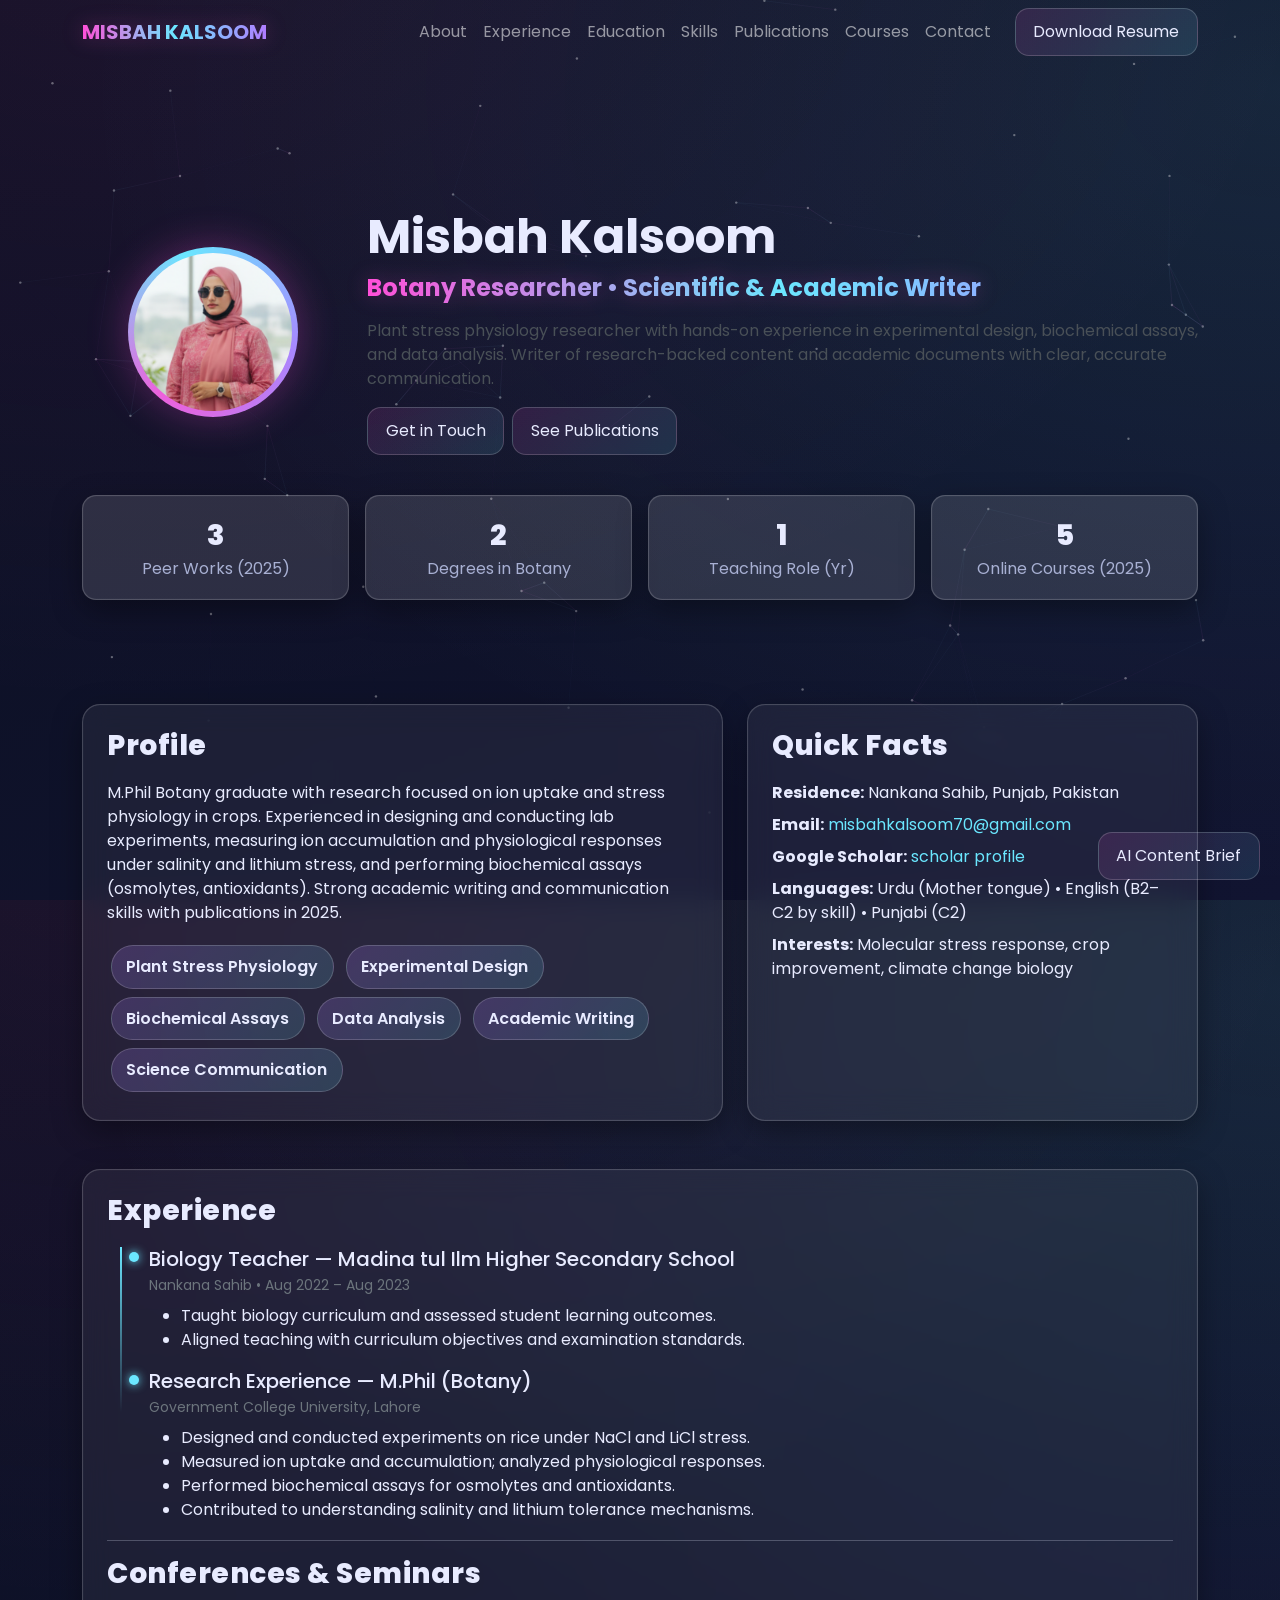
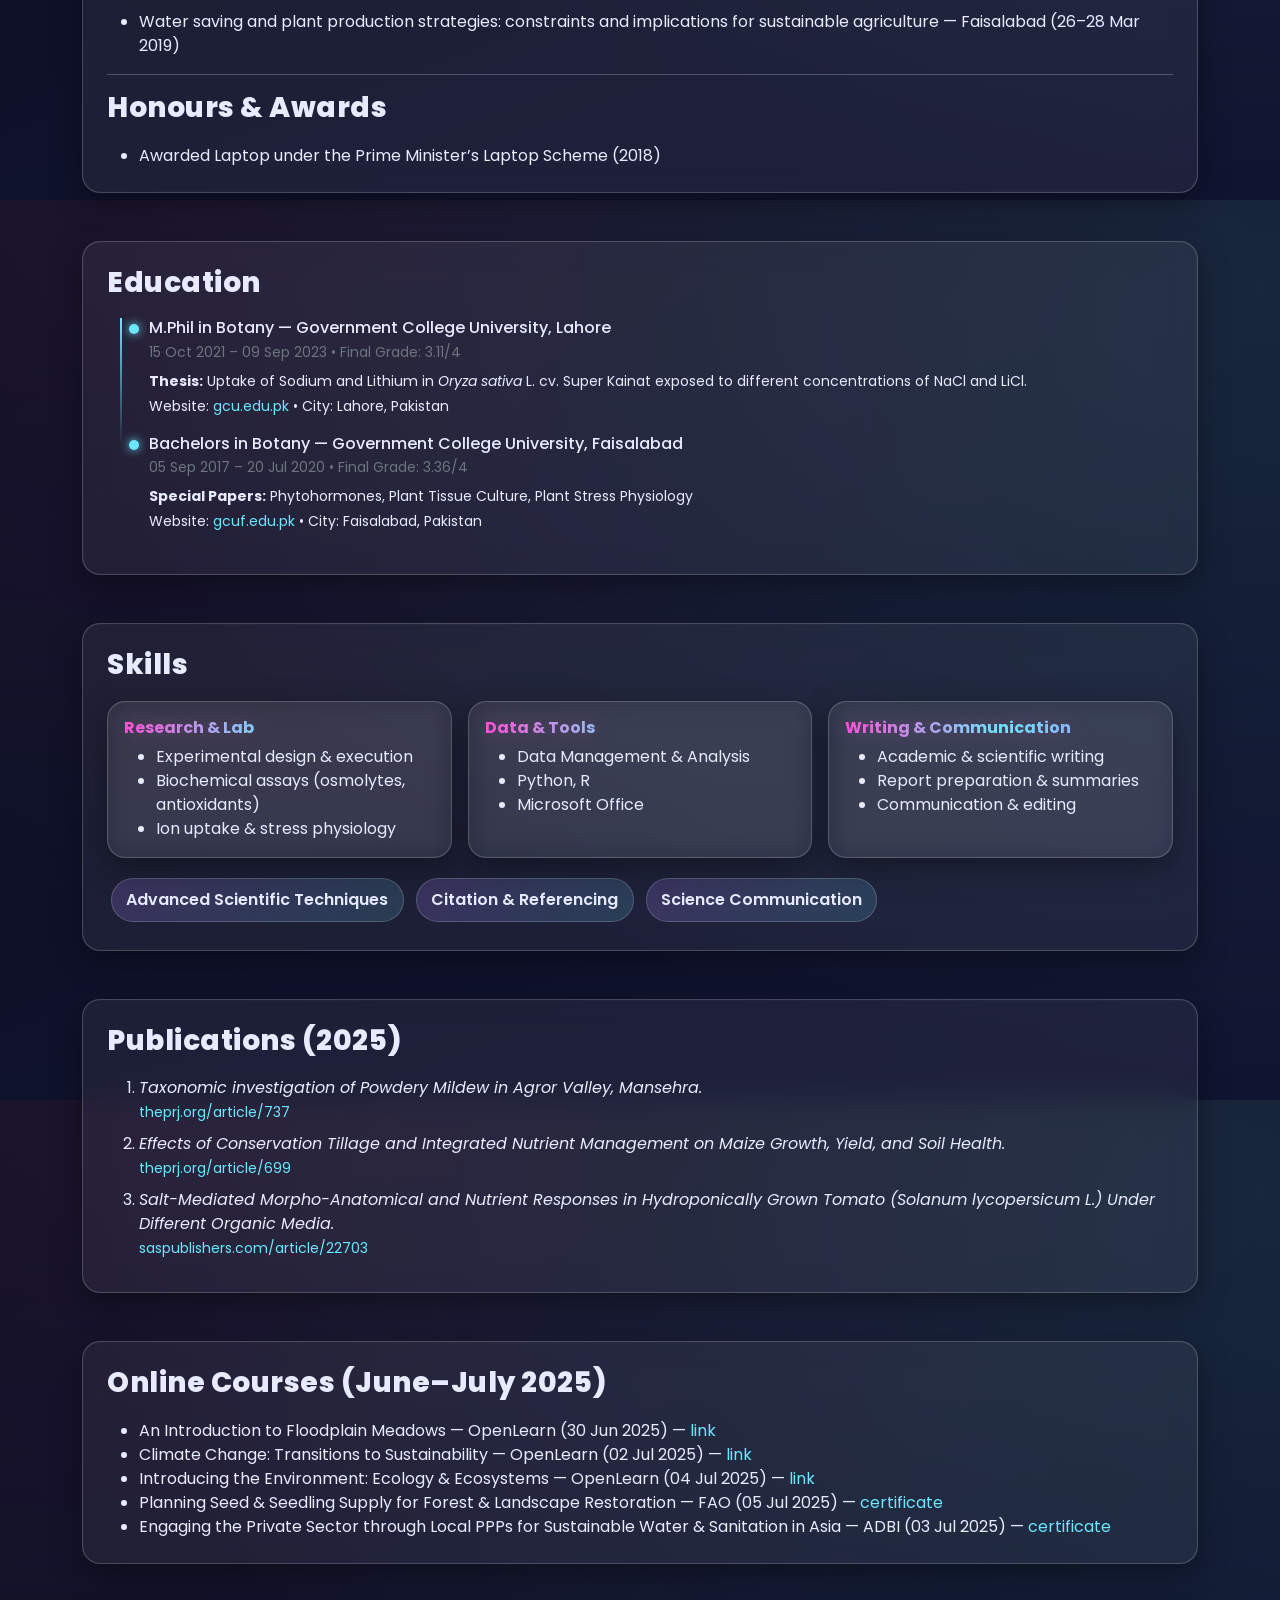
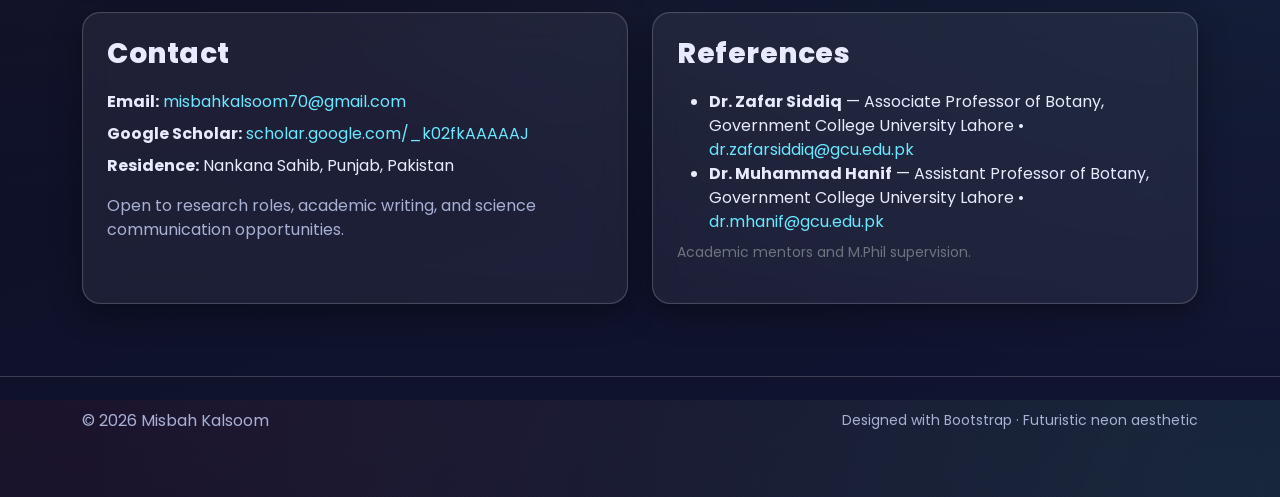
==== misbah.k_portfolio/misbah_k.html @ bb102607 "Add misbah portfolio files" ====
<!DOCTYPE html>
<html lang="en">
<head>
  <meta charset="utf-8">
  <meta name="viewport" content="width=device-width, initial-scale=1">
  <title>Misbah Kalsoom — Botany Researcher | Scientific Writer</title>
  <link href="https://cdn.jsdelivr.net/npm/bootstrap@5.3.3/dist/css/bootstrap.min.css" rel="stylesheet">
  <link href="https://fonts.googleapis.com/css2?family=Poppins:wght@300;400;600;700;800&display=swap" rel="stylesheet">
  <link href="sstyle.css" rel="stylesheet">
  <meta name="theme-color" content="#0b0f1f">
  <meta name="description" content="Portfolio of Misbah Kalsoom — Botany Researcher and Scientific Writer. Plant stress physiology, publications, research experience, academic writing, and data analysis.">
</head>
<body>
<canvas id="ai-bg"></canvas>

<nav class="navbar navbar-expand-lg navbar-dark" style="background:transparent;">
  <div class="container">
    <a class="navbar-brand fw-bold neon-text" href="#">MISBAH KALSOOM</a>
    <button class="navbar-toggler" type="button" data-bs-toggle="collapse" data-bs-target="#nav"><span class="navbar-toggler-icon"></span></button>
    <div class="collapse navbar-collapse" id="nav">
      <ul class="navbar-nav ms-auto">
        <li class="nav-item"><a class="nav-link" href="#about">About</a></li>
        <li class="nav-item"><a class="nav-link" href="#experience">Experience</a></li>
        <li class="nav-item"><a class="nav-link" href="#education">Education</a></li>
        <li class="nav-item"><a class="nav-link" href="#skills">Skills</a></li>
        <li class="nav-item"><a class="nav-link" href="#publications">Publications</a></li>
        <li class="nav-item"><a class="nav-link" href="#courses">Courses</a></li>
        <li class="nav-item"><a class="nav-link" href="#contact">Contact</a></li>
      </ul>
      <a class="btn btn-neon ms-lg-3" href="Misbah kalsoom cv.pdf" download>Download Resume</a>
    </div>
  </div>
</nav>

<header class="hero">
  <div class="container">
    <div class="row align-items-center g-4">
      <div class="col-md-3 text-center">
        <div class="profile mx-auto">
          <img src="MISBAH K.png" alt="Profile photo of Misbah Kalsoom">
        </div>
      </div>
      <div class="col-md-9">
        <h1 class="display-5 fw-bold mb-2">Misbah Kalsoom</h1>
        <h2 class="h4 neon-text fw-bold">Botany Researcher • Scientific & Academic Writer</h2>
        <p class="mt-3 text-light-emphasis">
          Plant stress physiology researcher with hands-on experience in experimental design, biochemical assays, and data analysis. Writer of research-backed content and academic documents with clear, accurate communication.
        </p>
        <div class="d-flex flex-wrap gap-2 mt-3">
          <a class="btn btn-neon" href="#contact">Get in Touch</a>
          <a class="btn btn-neon" href="#publications">See Publications</a>
          <button class="btn btn-neon" id="ai-toggle" aria-label="Open AI Content Brief Assistant">AI Content Brief</button>
        </div>
      </div>
    </div>

    <!-- KPIs (resume-aligned) -->
    <div class="row g-3 mt-4">
      <div class="col-6 col-md-3">
        <div class="kpi">
          <div class="num" data-count="3">0</div>
          <div class="label">Peer Works (2025)</div>
        </div>
      </div>
      <div class="col-6 col-md-3">
        <div class="kpi">
          <div class="num" data-count="2">0</div>
          <div class="label">Degrees in Botany</div>
        </div>
      </div>
      <div class="col-6 col-md-3">
        <div class="kpi">
          <div class="num" data-count="1">0</div>
          <div class="label">Teaching Role (Yr)</div>
        </div>
      </div>
      <div class="col-6 col-md-3">
        <div class="kpi">
          <div class="num" data-count="5">0</div>
          <div class="label">Online Courses (2025)</div>
        </div>
      </div>
    </div>
  </div>
</header>

<section id="about" class="py-4">
  <div class="container">
    <div class="row g-4">
      <div class="col-lg-7">
        <div class="card-glass p-4 h-100">
          <h3 class="section-title">Profile</h3>
          <p>
            M.Phil Botany graduate with research focused on ion uptake and stress physiology in crops. Experienced in designing and conducting lab experiments, measuring ion accumulation and physiological responses under salinity and lithium stress, and performing biochemical assays (osmolytes, antioxidants). Strong academic writing and communication skills with publications in 2025.
          </p>
          <div class="mt-3">
            <span class="badge-skill">Plant Stress Physiology</span>
            <span class="badge-skill">Experimental Design</span>
            <span class="badge-skill">Biochemical Assays</span>
            <span class="badge-skill">Data Analysis</span>
            <span class="badge-skill">Academic Writing</span>
            <span class="badge-skill">Science Communication</span>
          </div>
        </div>
      </div>
      <div class="col-lg-5">
        <div class="card-glass p-4 h-100">
          <h3 class="section-title">Quick Facts</h3>
          <ul class="list-unstyled mb-0">
            <li class="mb-2"><strong>Residence:</strong> Nankana Sahib, Punjab, Pakistan</li>
            <li class="mb-2"><strong>Email:</strong> <a href="mailto:misbahkalsoom70@gmail.com">misbahkalsoom70@gmail.com</a></li>
            <li class="mb-2"><strong>Google Scholar:</strong> <a href="https://scholar.google.com/citations?hl=en&user=_k02fkAAAAAJ">scholar profile</a></li>
            <li class="mb-2"><strong>Languages:</strong> Urdu (Mother tongue) • English (B2–C2 by skill) • Punjabi (C2)</li>
            <li class="mb-2"><strong>Interests:</strong> Molecular stress response, crop improvement, climate change biology</li>
          </ul>
        </div>
      </div>
    </div>
  </div>
</section>

<section id="experience" class="py-4">
  <div class="container">
    <div class="row">
      <div class="col-lg-12">
        <div class="card-glass p-4 h-100">
          <h3 class="section-title">Experience</h3>
          <div class="timeline">
            <div class="ti">
              <h5 class="mb-1">Biology Teacher — Madina tul Ilm Higher Secondary School</h5>
              <div class="text-secondary small mb-2">Nankana Sahib • Aug 2022 – Aug 2023</div>
              <ul class="mb-2">
                <li>Taught biology curriculum and assessed student learning outcomes.</li>
                <li>Aligned teaching with curriculum objectives and examination standards.</li>
              </ul>
            </div>
            <div class="ti">
              <h5 class="mb-1">Research Experience — M.Phil (Botany)</h5>
              <div class="text-secondary small mb-2">Government College University, Lahore</div>
              <ul class="mb-2">
                <li>Designed and conducted experiments on rice under NaCl and LiCl stress.</li>
                <li>Measured ion uptake and accumulation; analyzed physiological responses.</li>
                <li>Performed biochemical assays for osmolytes and antioxidants.</li>
                <li>Contributed to understanding salinity and lithium tolerance mechanisms.</li>
              </ul>
            </div>
          </div>
          <hr class="opacity-25">
          <h3 class="section-title mt-3">Conferences & Seminars</h3>
          <ul class="mb-0">
            <li>Water saving and plant production strategies: constraints and implications for sustainable agriculture — Faisalabad (26–28 Mar 2019)</li>
          </ul>
          <hr class="opacity-25">
          <h3 class="section-title mt-3">Honours & Awards</h3>
          <ul class="mb-0">
            <li>Awarded Laptop under the Prime Minister’s Laptop Scheme (2018)</li>
          </ul>
        </div>
      </div>
    </div>
  </div>
</section>

<section id="education" class="py-4">
  <div class="container">
    <div class="row">
      <div class="col-lg-12">
        <div class="card-glass p-4 h-100">
          <h3 class="section-title">Education</h3>
          <div class="timeline">
            <div class="ti">
              <h6 class="mb-1">M.Phil in Botany — Government College University, Lahore</h6>
              <div class="text-secondary small mb-2">15 Oct 2021 – 09 Sep 2023 • Final Grade: 3.11/4</div>
              <p class="small mb-1"><strong>Thesis:</strong> Uptake of Sodium and Lithium in <em>Oryza sativa</em> L. cv. Super Kainat exposed to different concentrations of NaCl and LiCl.</p>
              <p class="small">Website: <a href="http://gcu.edu.pk">gcu.edu.pk</a> • City: Lahore, Pakistan</p>
            </div>
            <div class="ti">
              <h6 class="mb-1">Bachelors in Botany — Government College University, Faisalabad</h6>
              <div class="text-secondary small mb-2">05 Sep 2017 – 20 Jul 2020 • Final Grade: 3.36/4</div>
              <p class="small mb-1"><strong>Special Papers:</strong> Phytohormones, Plant Tissue Culture, Plant Stress Physiology</p>
              <p class="small">Website: <a href="http://gcuf.edu.pk">gcuf.edu.pk</a> • City: Faisalabad, Pakistan</p>
            </div>
          </div>
        </div>
      </div>
    </div>
  </div>
</section>

<section id="skills" class="py-4">
  <div class="container">
    <div class="card-glass p-4">
      <h3 class="section-title">Skills</h3>
      <div class="row g-3">
        <div class="col-md-4">
          <div class="card-glass p-3 h-100">
            <h6 class="neon-text fw-bold">Research & Lab</h6>
            <ul class="mb-0">
              <li>Experimental design & execution</li>
              <li>Biochemical assays (osmolytes, antioxidants)</li>
              <li>Ion uptake & stress physiology</li>
            </ul>
          </div>
        </div>
        <div class="col-md-4">
          <div class="card-glass p-3 h-100">
            <h6 class="neon-text fw-bold">Data & Tools</h6>
            <ul class="mb-0">
              <li>Data Management & Analysis</li>
              <li>Python, R</li>
              <li>Microsoft Office</li>
            </ul>
          </div>
        </div>
        <div class="col-md-4">
          <div class="card-glass p-3 h-100">
            <h6 class="neon-text fw-bold">Writing & Communication</h6>
            <ul class="mb-0">
              <li>Academic & scientific writing</li>
              <li>Report preparation & summaries</li>
              <li>Communication & editing</li>
            </ul>
          </div>
        </div>
      </div>

      <div class="mt-3">
        <span class="badge-skill">Advanced Scientific Techniques</span>
        <span class="badge-skill">Citation & Referencing</span>
        <span class="badge-skill">Science Communication</span>
      </div>
    </div>
  </div>
</section>

<section id="publications" class="py-4">
  <div class="container">
    <div class="card-glass p-4">
      <h3 class="section-title">Publications (2025)</h3>
      <ol class="mb-0">
        <li class="mb-2">
          <em>Taxonomic investigation of Powdery Mildew in Agror Valley, Mansehra.</em>
          <br><a class="small" href="https://theprj.org/index.php/1/article/view/737">theprj.org/article/737</a>
        </li>
        <li class="mb-2">
          <em>Effects of Conservation Tillage and Integrated Nutrient Management on Maize Growth, Yield, and Soil Health.</em>
          <br><a class="small" href="https://theprj.org/index.php/1/article/view/699">theprj.org/article/699</a>
        </li>
        <li class="mb-2">
          <em>Salt-Mediated Morpho-Anatomical and Nutrient Responses in Hydroponically Grown Tomato (<span class="fst-italic">Solanum lycopersicum</span> L.) Under Different Organic Media.</em>
          <br><a class="small" href="https://saspublishers.com/article/22703/">saspublishers.com/article/22703</a>
        </li>
      </ol>
    </div>
  </div>
</section>

<section id="courses" class="py-4">
  <div class="container">
    <div class="card-glass p-4">
      <h3 class="section-title">Online Courses (June–July 2025)</h3>
      <ul class="mb-0">
        <li>An Introduction to Floodplain Meadows — OpenLearn (30 Jun 2025) — <a href="https://www.open.edu/openlearn/nature-environment/an-introduction-floodplain-meadows/content-section-overview">link</a></li>
        <li>Climate Change: Transitions to Sustainability — OpenLearn (02 Jul 2025) — <a href="https://www.open.edu/openlearn/nature-environment/environmental-studies/climate-change-transitions-sustainability/content-section-0">link</a></li>
        <li>Introducing the Environment: Ecology & Ecosystems — OpenLearn (04 Jul 2025) — <a href="https://www.open.edu/openlearn/nature-environment/environmental-studies/introducing-the-environment-ecology-and-ecosystems/content-section-0">link</a></li>
        <li>Planning Seed & Seedling Supply for Forest & Landscape Restoration — FAO (05 Jul 2025) — <a href="https://elearning.fao.org/admin/tool/certificate/index.php?code=9949410300MK">certificate</a></li>
        <li>Engaging the Private Sector through Local PPPs for Sustainable Water & Sanitation in Asia — ADBI (03 Jul 2025) — <a href="https://elearning-adbi.org/certificate-verifier/?&code=128700-175-151-3049">certificate</a></li>
      </ul>
    </div>
  </div>
</section>

<section id="contact" class="py-4">
  <div class="container">
    <div class="row g-4">
      <div class="col-lg-6">
        <div class="card-glass p-4 h-100">
          <h3 class="section-title">Contact</h3>
          <ul class="list-unstyled">
            <li class="mb-2"><strong>Email:</strong> <a href="mailto:misbahkalsoom70@gmail.com">misbahkalsoom70@gmail.com</a></li>
            <li class="mb-2"><strong>Google Scholar:</strong> <a href="https://scholar.google.com/citations?hl=en&user=_k02fkAAAAAJ">scholar.google.com/_k02fkAAAAAJ</a></li>
            <li class="mb-2"><strong>Residence:</strong> Nankana Sahib, Punjab, Pakistan</li>
          </ul>
          <p class="section-sub">Open to research roles, academic writing, and science communication opportunities.</p>
        </div>
      </div>
      <div class="col-lg-6">
        <div class="card-glass p-4 h-100">
          <h3 class="section-title">References</h3>
          <ul class="mb-2">
            <li><strong>Dr. Zafar Siddiq</strong> — Associate Professor of Botany, Government College University Lahore • <a href="mailto:dr.zafarsiddiq@gcu.edu.pk">dr.zafarsiddiq@gcu.edu.pk</a></li>
            <li><strong>Dr. Muhammad Hanif</strong> — Assistant Professor of Botany, Government College University Lahore • <a href="mailto:dr.mhanif@gcu.edu.pk">dr.mhanif@gcu.edu.pk</a></li>
          </ul>
          <p class="small text-secondary">Academic mentors and M.Phil supervision.</p>
        </div>
      </div>
    </div>
  </div>
</section>

<footer class="mt-5">
  <div class="container">
    <div class="d-flex flex-wrap justify-content-between align-items-center">
      <div>© <span id="year"></span> Misbah Kalsoom</div>
      <div class="small">Designed with Bootstrap · Futuristic neon aesthetic</div>
    </div>
  </div>
</footer>

<!-- AI Content Brief Widget -->
<div id="ai-widget" role="dialog" aria-modal="true" aria-label="AI Content Brief Assistant">
  <header>
    <strong>AI Content Brief Assistant</strong>
    <button class="btn btn-sm btn-light" id="ai-close">Close</button>
  </header>
  <div class="body">
    <div id="ai-stream" class="small"></div>
  </div>
  <form id="ai-form" class="p-2">
    <div class="input-group">
      <input id="ai-input" type="text" class="form-control" placeholder="e.g., Draft a research abstract on salinity stress in rice">
      <button class="btn btn-neon" type="submit">Generate</button>
    </div>
  </form>
</div>

<script src="https://cdn.jsdelivr.net/npm/bootstrap@5.3.3/dist/js/bootstrap.bundle.min.js"></script>
<script src="sscript.js"></script>
<script>
  document.getElementById('year').textContent = new Date().getFullYear();
</script>
</body>
</html>
---- misbah.k_portfolio/sstyle.css ----
/* Futuristic feminine palette + glassmorphism */
:root{
  --bg1: #0b0f1f;
  --bg2: #111431;
  --neon1: #ff4fd8;
  --neon2: #6be7ff;
  --neon3: #b07cff;
  --text: #e8ebff;
  --muted: #a8b0d3;
  --card: rgba(255,255,255,0.06);
  --glass: rgba(255,255,255,0.12);
  --border: rgba(255,255,255,0.18);
  --shadow: 0 10px 30px rgba(0,0,0,0.35), inset 0 0 1px rgba(255,255,255,0.2);
}

html, body{
  height:100%;
  scroll-behavior:smooth;
}
body{
  background: radial-gradient(1200px 800px at 10% -10%, rgba(255,79,216,0.08), transparent),
              radial-gradient(1200px 800px at 100% 10%, rgba(107,231,255,0.10), transparent),
              linear-gradient(160deg, var(--bg1), var(--bg2));
  color: var(--text);
  font-family: 'Poppins', system-ui, -apple-system, Segoe UI, Roboto, Helvetica, Arial, 'Noto Sans', 'Apple Color Emoji', 'Segoe UI Emoji', 'Segoe UI Symbol';
  overflow-x:hidden;
}

/* Animated AI network background */
#ai-bg{
  position:fixed;
  inset:0;
  z-index:-1;
  opacity:0.5;
}

/* Neon gradient text */
.neon-text{
  background: linear-gradient(90deg, var(--neon1), var(--neon2), var(--neon3));
  -webkit-background-clip: text;
  background-clip: text;
  color: transparent;
  filter: drop-shadow(0 0 10px rgba(255,79,216,0.25));
}

/* Glass cards */
.card-glass{
  background: var(--card);
  border: 1px solid var(--border);
  border-radius: 18px;
  backdrop-filter: blur(14px);
  box-shadow: var(--shadow);
}

/* Buttons */
.btn-neon{
  border:1px solid var(--border);
  background: linear-gradient(135deg, rgba(255,79,216,0.12), rgba(107,231,255,0.12));
  color: var(--text);
  border-radius: 14px;
  padding: 0.7rem 1.1rem;
  transition: transform .15s ease, box-shadow .2s ease;
}
.btn-neon:hover{
  transform: translateY(-2px);
  box-shadow: 0 10px 25px rgba(176,124,255,0.35);
  color: white;
}

/* Hero */
.hero{
  padding-top: 9rem;
  padding-bottom: 5rem;
  position:relative;
}
.hero .profile{
  width:170px;
  height:170px;
  border-radius: 50%;
  padding: 6px;
  background: conic-gradient(from 220deg, var(--neon1), var(--neon2), var(--neon3), var(--neon1));
  box-shadow: 0 0 40px rgba(255,79,216,0.3), 0 0 40px rgba(107,231,255,0.25) inset;
}
.hero .profile img{
  width:100%; height:100%; object-fit:cover; border-radius:50%;
  display:block;
}

/* Section headings */
.section-title{
  font-weight:800;
  letter-spacing: .5px;
  margin-bottom: 1.2rem;
}
.section-sub{
  color: var(--muted);
}

/* Timeline */
.timeline{
  position:relative;
  margin-left: .8rem;
  padding-left: 1.2rem;
}
.timeline::before{
  content:'';
  position:absolute;
  left:0; top:0; bottom:0;
  width:2px;
  background: linear-gradient(to bottom, var(--neon2), transparent 60%);
}
.ti{
  position:relative;
  margin-bottom:1.1rem;
  padding-left:.6rem;
}
.ti::before{
  content:'';
  position:absolute;
  left:-10px; top:.35rem;
  width:10px; height:10px; border-radius:50%;
  background: var(--neon2); box-shadow: 0 0 10px var(--neon2);
}

/* Badges / skills */
.badge-skill{
  background: linear-gradient(135deg, rgba(176,124,255,.2), rgba(107,231,255,.15));
  border:1px solid var(--border);
  border-radius: 999px;
  padding:.55rem .9rem;
  margin:.25rem;
  display:inline-block;
  font-weight:600;
}

/* KPI widgets */
.kpi{
  padding:1.1rem;
  border-radius:14px;
  background: var(--glass);
  border:1px solid var(--border);
  box-shadow: var(--shadow);
  text-align:center;
}
.kpi .num{
  font-size:1.8rem; font-weight:800;
}
.kpi .label{
  color: var(--muted);
}

/* Footer */
footer{
  border-top: 1px solid var(--border);
  margin-top: 3rem;
  padding: 2rem 0 4rem;
  color: var(--muted);
}

/* Chat / AI Pitch widget */
#ai-widget{
  position: fixed;
  right: 18px;
  bottom: 18px;
  width: 360px;
  max-width: calc(100vw - 36px);
  background: var(--glass);
  border: 1px solid var(--border);
  border-radius: 16px;
  backdrop-filter: blur(10px);
  display:none;
  z-index: 999;
  box-shadow: var(--shadow);
}
#ai-widget header{
  padding:.8rem 1rem;
  border-bottom: 1px solid var(--border);
  display:flex; justify-content:space-between; align-items:center;
}
#ai-widget .body{
  padding: 1rem;
  max-height: 45vh;
  overflow:auto;
  background-color: #19263e;
}
.bubble{
  border:1px solid var(--border);
  padding:.6rem .8rem;
  margin:.35rem 0;
  border-radius:12px;
  max-width: 90%;
}
.bubble.me{ margin-left:auto; background: rgba(255,79,216,0.14); }
.bubble.ai{ background: rgba(107,231,255,0.12); }

#ai-toggle{
  position: fixed;
  right: 20px;
  bottom: 20px;
  z-index: 998;
}

/* Links */
a{
  color: var(--neon2);
  text-decoration: none;
}
a:hover { text-decoration: underline; }
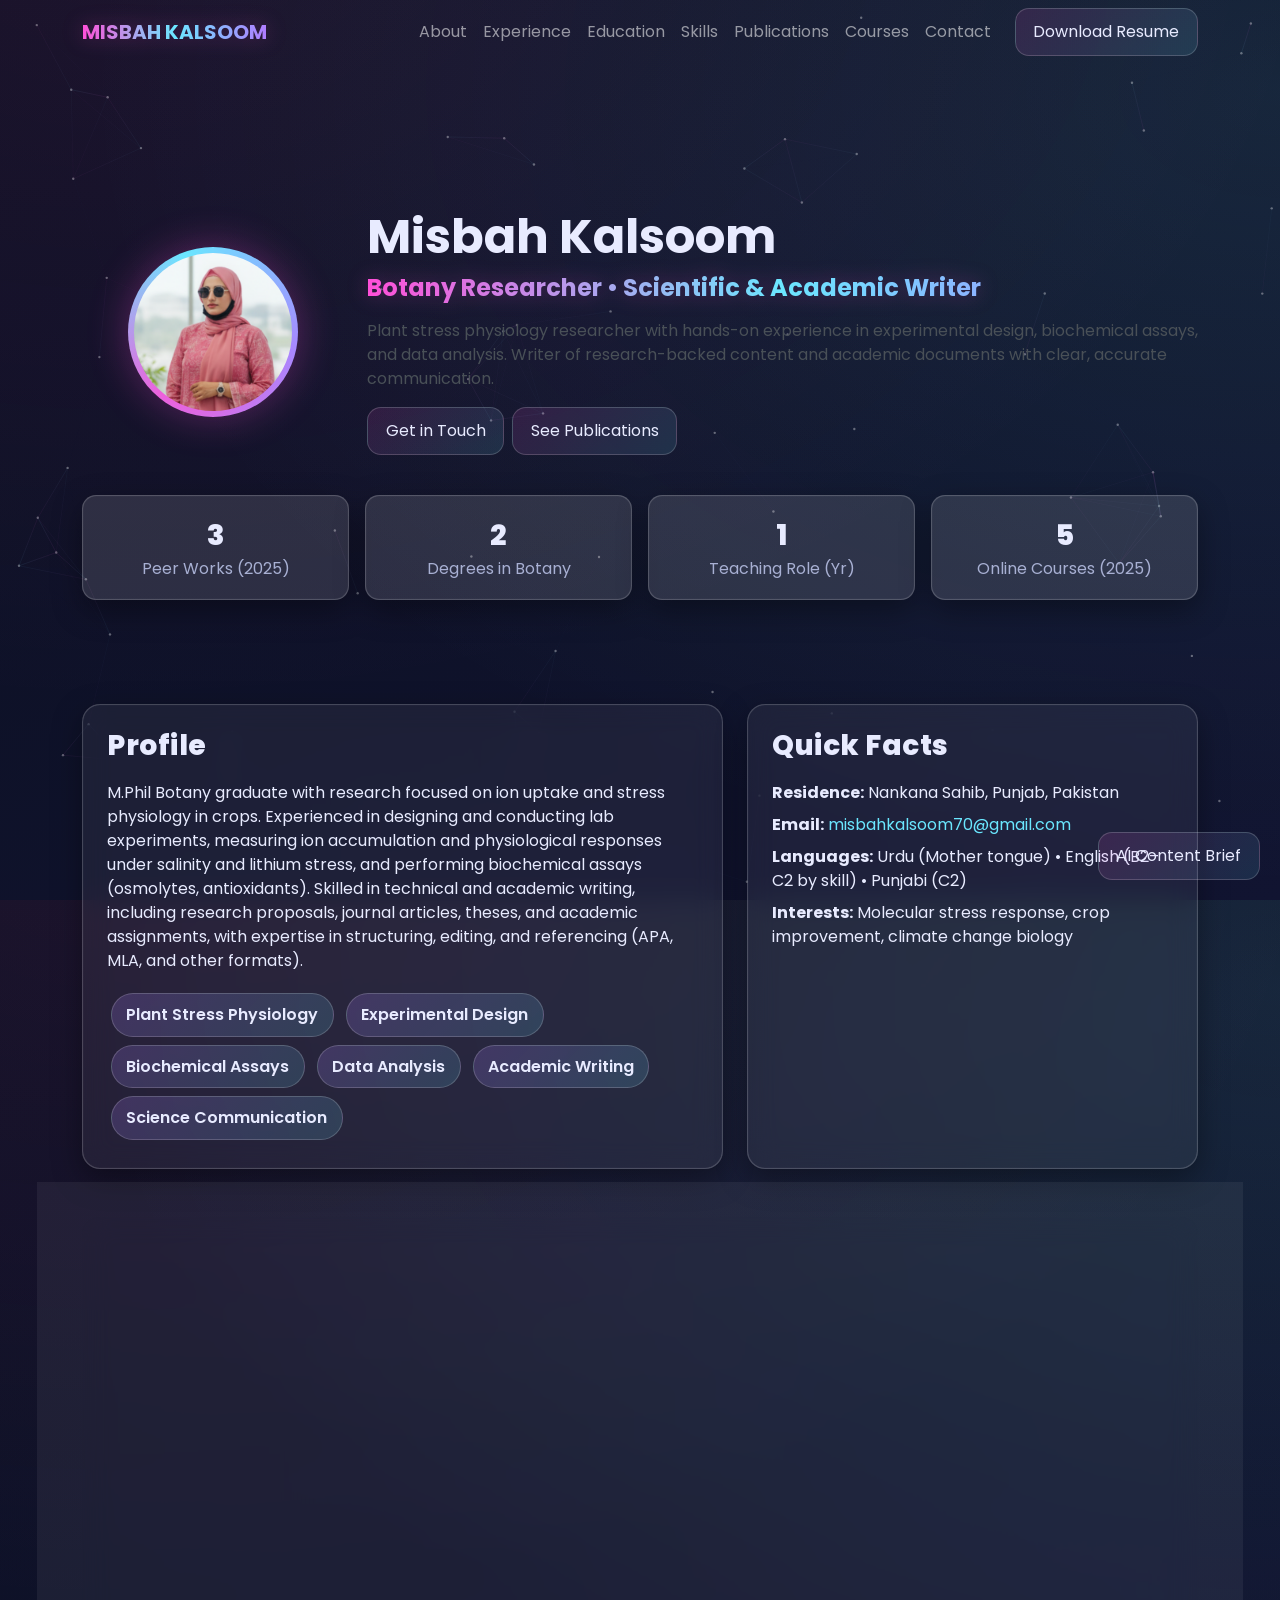
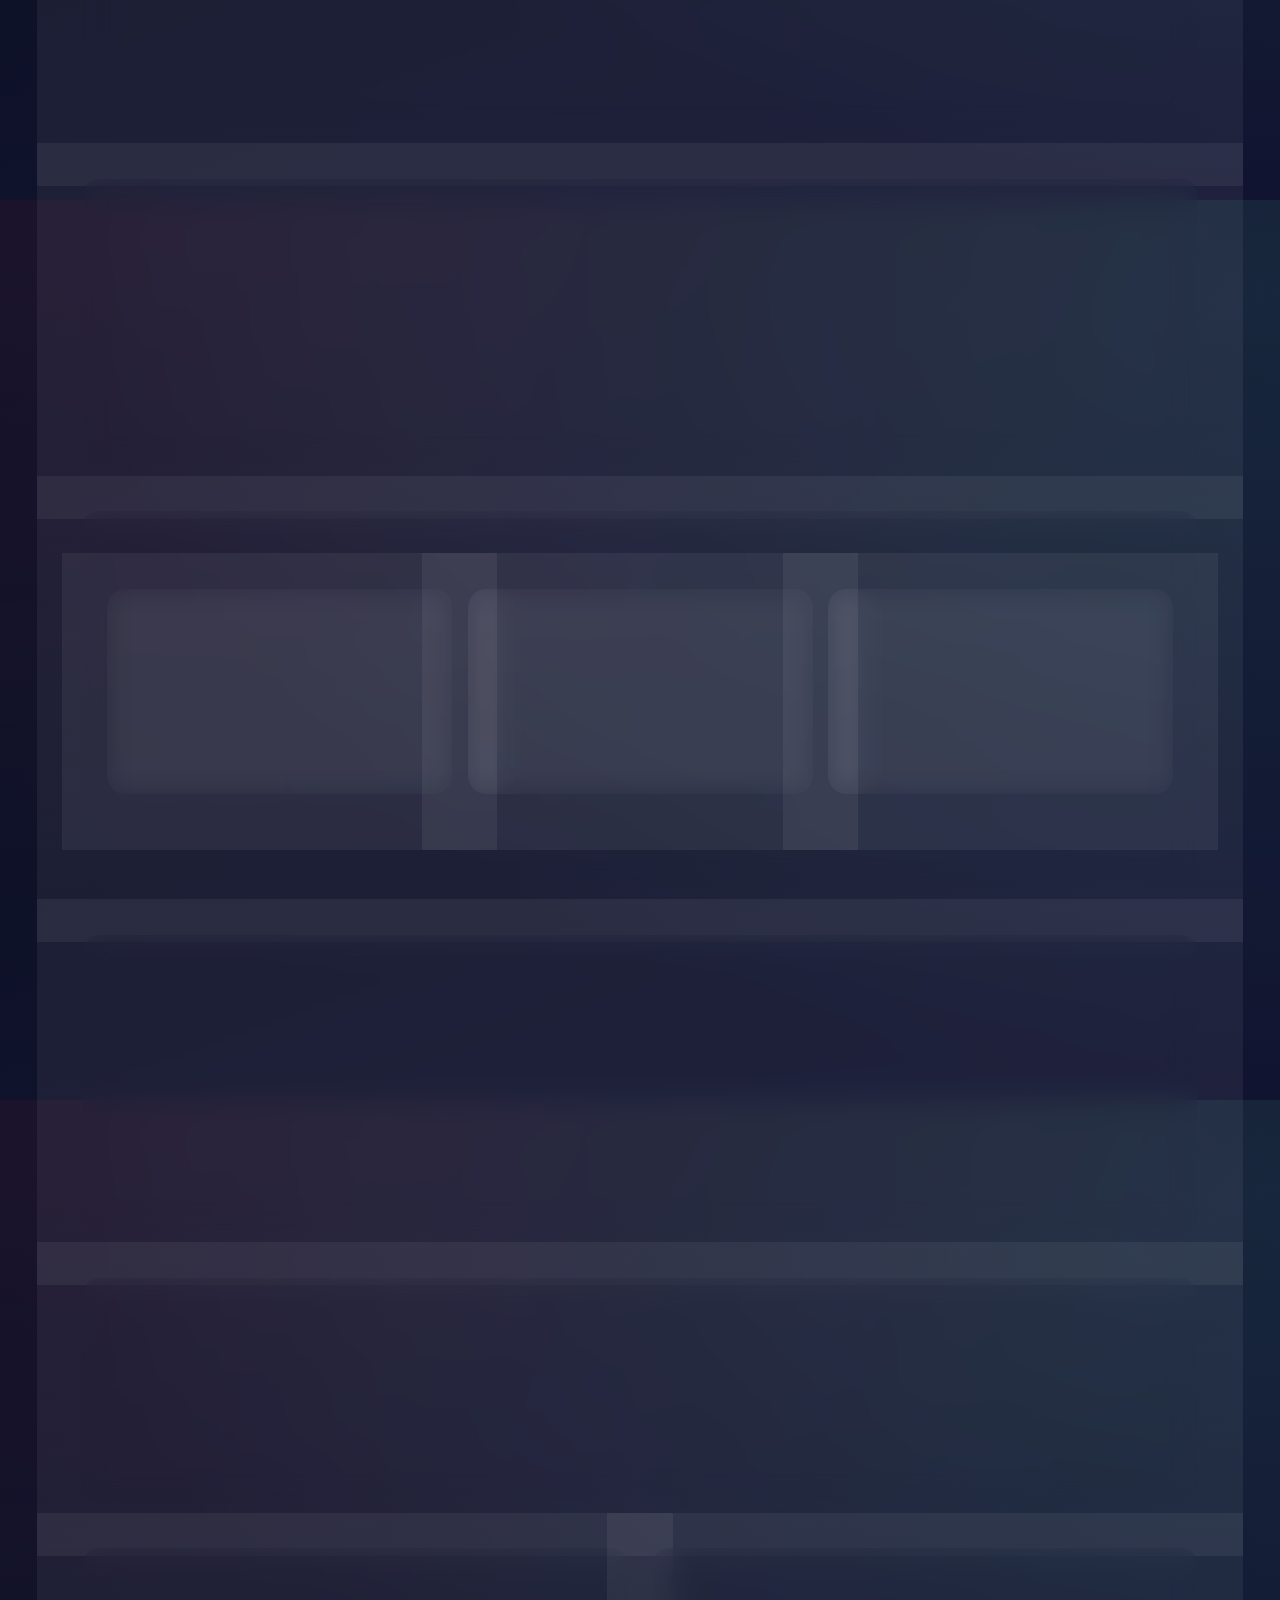
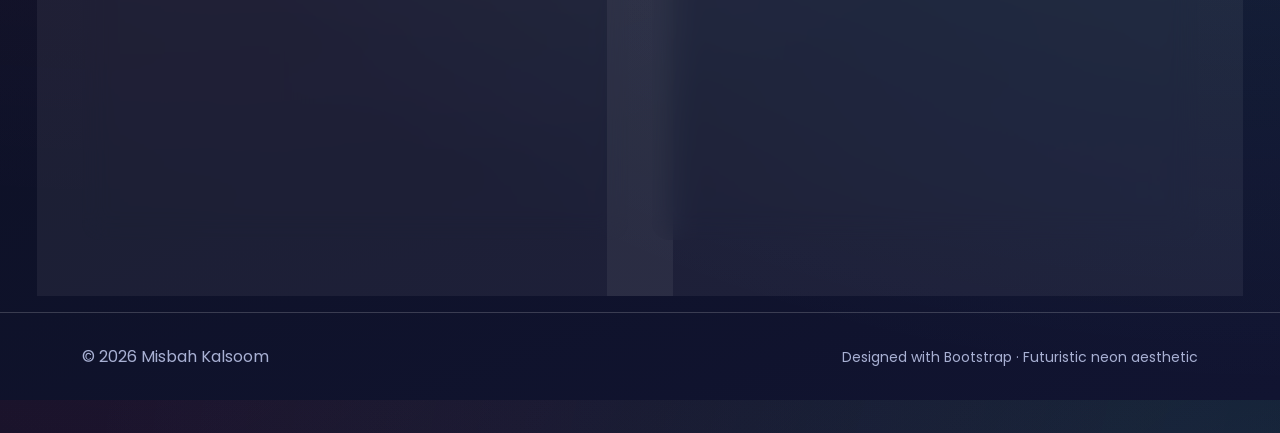
==== commit e687fea7: "updated services" ====
--- a/misbah.k_portfolio/misbah_k.html
+++ b/misbah.k_portfolio/misbah_k.html
@@ -91,7 +91,7 @@
         <div class="card-glass p-4 h-100">
           <h3 class="section-title">Profile</h3>
           <p>
-            M.Phil Botany graduate with research focused on ion uptake and stress physiology in crops. Experienced in designing and conducting lab experiments, measuring ion accumulation and physiological responses under salinity and lithium stress, and performing biochemical assays (osmolytes, antioxidants). Strong academic writing and communication skills with publications in 2025.
+            M.Phil Botany graduate with research focused on ion uptake and stress physiology in crops. Experienced in designing and conducting lab experiments, measuring ion accumulation and physiological responses under salinity and lithium stress, and performing biochemical assays (osmolytes, antioxidants). Skilled in technical and academic writing, including research proposals, journal articles, theses, and academic assignments, with expertise in structuring, editing, and referencing (APA, MLA, and other formats).
           </p>
           <div class="mt-3">
             <span class="badge-skill">Plant Stress Physiology</span>
@@ -109,7 +109,6 @@
           <ul class="list-unstyled mb-0">
             <li class="mb-2"><strong>Residence:</strong> Nankana Sahib, Punjab, Pakistan</li>
             <li class="mb-2"><strong>Email:</strong> <a href="mailto:misbahkalsoom70@gmail.com">misbahkalsoom70@gmail.com</a></li>
-            <li class="mb-2"><strong>Google Scholar:</strong> <a href="https://scholar.google.com/citations?hl=en&user=_k02fkAAAAAJ">scholar profile</a></li>
             <li class="mb-2"><strong>Languages:</strong> Urdu (Mother tongue) • English (B2–C2 by skill) • Punjabi (C2)</li>
             <li class="mb-2"><strong>Interests:</strong> Molecular stress response, crop improvement, climate change biology</li>
           </ul>
@@ -150,11 +149,6 @@
           <ul class="mb-0">
             <li>Water saving and plant production strategies: constraints and implications for sustainable agriculture — Faisalabad (26–28 Mar 2019)</li>
           </ul>
-          <hr class="opacity-25">
-          <h3 class="section-title mt-3">Honours & Awards</h3>
-          <ul class="mb-0">
-            <li>Awarded Laptop under the Prime Minister’s Laptop Scheme (2018)</li>
-          </ul>
         </div>
       </div>
     </div>
@@ -171,13 +165,11 @@
             <div class="ti">
               <h6 class="mb-1">M.Phil in Botany — Government College University, Lahore</h6>
               <div class="text-secondary small mb-2">15 Oct 2021 – 09 Sep 2023 • Final Grade: 3.11/4</div>
-              <p class="small mb-1"><strong>Thesis:</strong> Uptake of Sodium and Lithium in <em>Oryza sativa</em> L. cv. Super Kainat exposed to different concentrations of NaCl and LiCl.</p>
               <p class="small">Website: <a href="http://gcu.edu.pk">gcu.edu.pk</a> • City: Lahore, Pakistan</p>
             </div>
             <div class="ti">
               <h6 class="mb-1">Bachelors in Botany — Government College University, Faisalabad</h6>
               <div class="text-secondary small mb-2">05 Sep 2017 – 20 Jul 2020 • Final Grade: 3.36/4</div>
-              <p class="small mb-1"><strong>Special Papers:</strong> Phytohormones, Plant Tissue Culture, Plant Stress Physiology</p>
               <p class="small">Website: <a href="http://gcuf.edu.pk">gcuf.edu.pk</a> • City: Faisalabad, Pakistan</p>
             </div>
           </div>
@@ -207,7 +199,6 @@
             <h6 class="neon-text fw-bold">Data & Tools</h6>
             <ul class="mb-0">
               <li>Data Management & Analysis</li>
-              <li>Python, R</li>
               <li>Microsoft Office</li>
             </ul>
           </div>
@@ -216,9 +207,11 @@
           <div class="card-glass p-3 h-100">
             <h6 class="neon-text fw-bold">Writing & Communication</h6>
             <ul class="mb-0">
-              <li>Academic & scientific writing</li>
-              <li>Report preparation & summaries</li>
-              <li>Communication & editing</li>
+              <li>Technical & academic writing</li>
+              <li>Research proposals & journal articles</li>
+              <li>Theses & academic assignments</li>
+              <li>Structuring, editing & referencing</li>
+              <li>APA, MLA & other formats</li>
             </ul>
           </div>
         </div>
@@ -278,7 +271,6 @@
           <h3 class="section-title">Contact</h3>
           <ul class="list-unstyled">
             <li class="mb-2"><strong>Email:</strong> <a href="mailto:misbahkalsoom70@gmail.com">misbahkalsoom70@gmail.com</a></li>
-            <li class="mb-2"><strong>Google Scholar:</strong> <a href="https://scholar.google.com/citations?hl=en&user=_k02fkAAAAAJ">scholar.google.com/_k02fkAAAAAJ</a></li>
             <li class="mb-2"><strong>Residence:</strong> Nankana Sahib, Punjab, Pakistan</li>
           </ul>
           <p class="section-sub">Open to research roles, academic writing, and science communication opportunities.</p>
@@ -330,4 +322,4 @@
   document.getElementById('year').textContent = new Date().getFullYear();
 </script>
 </body>
-</html>
+</html>
